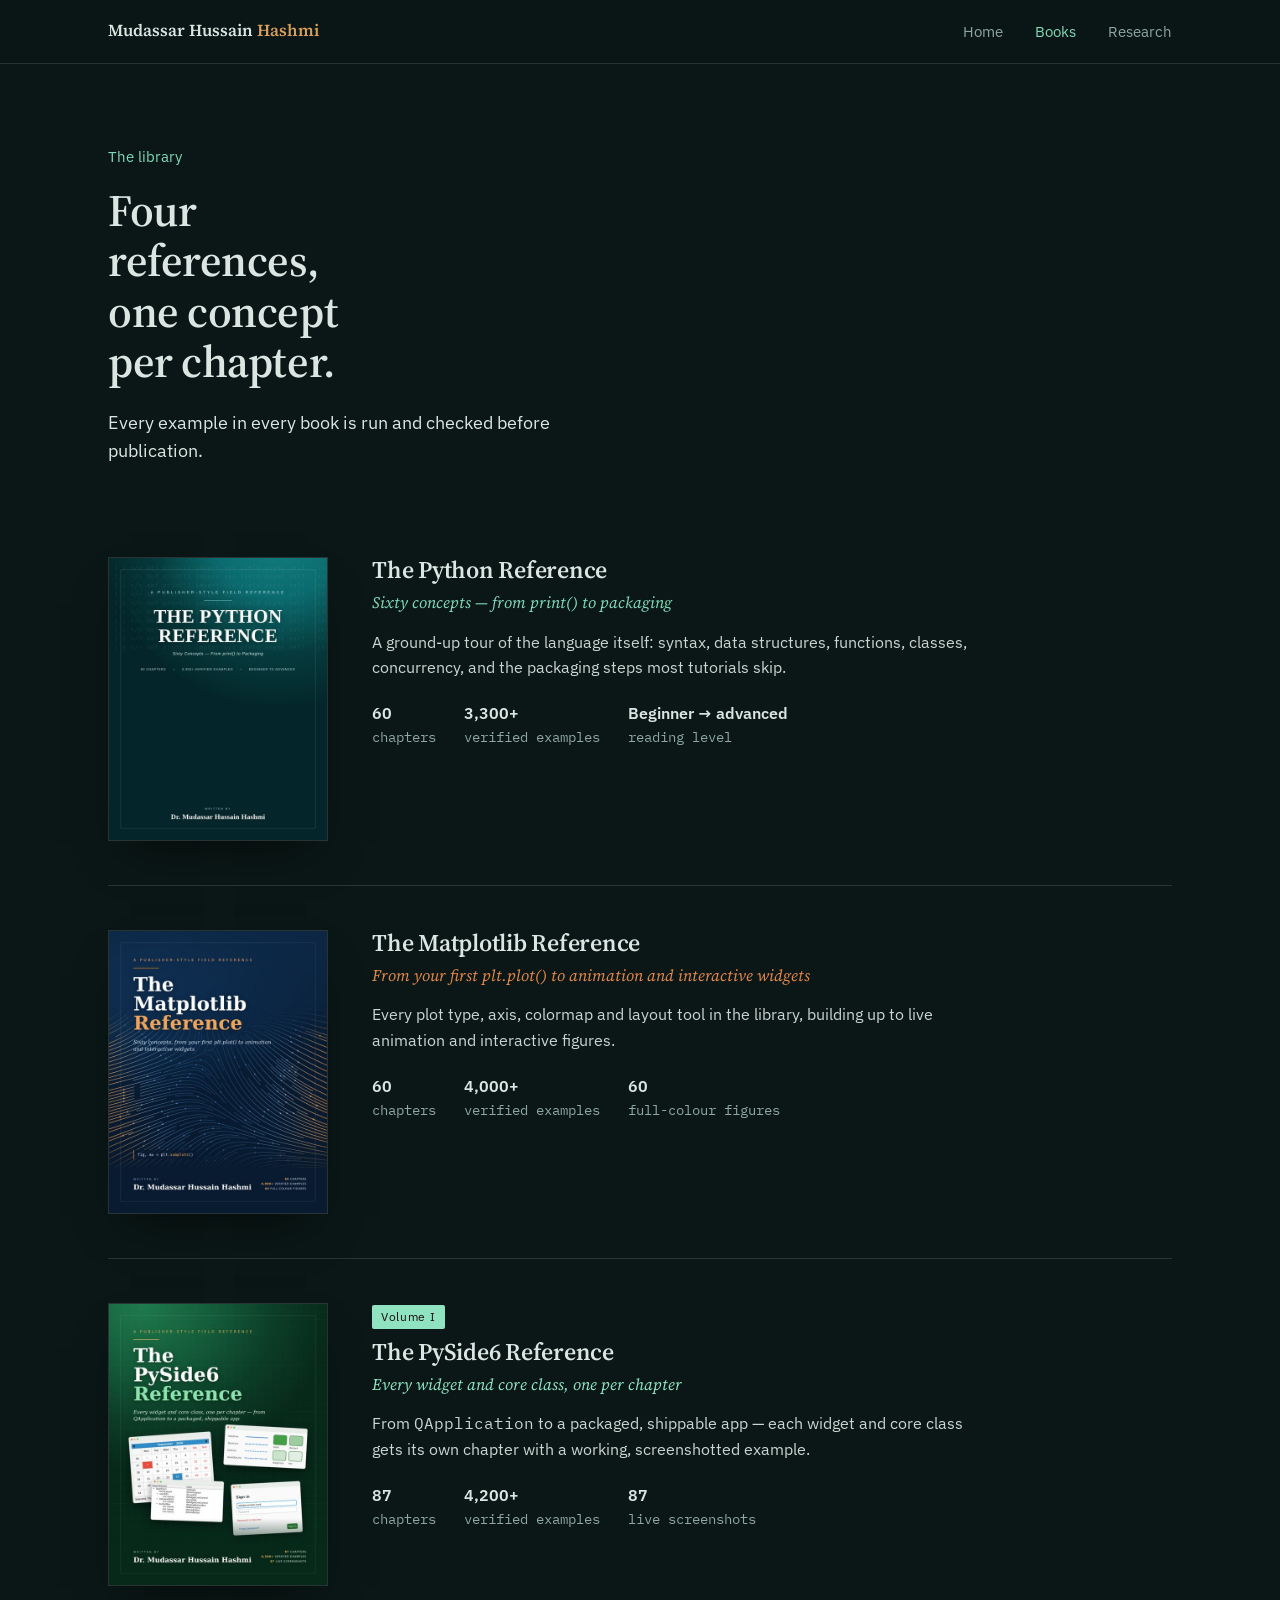
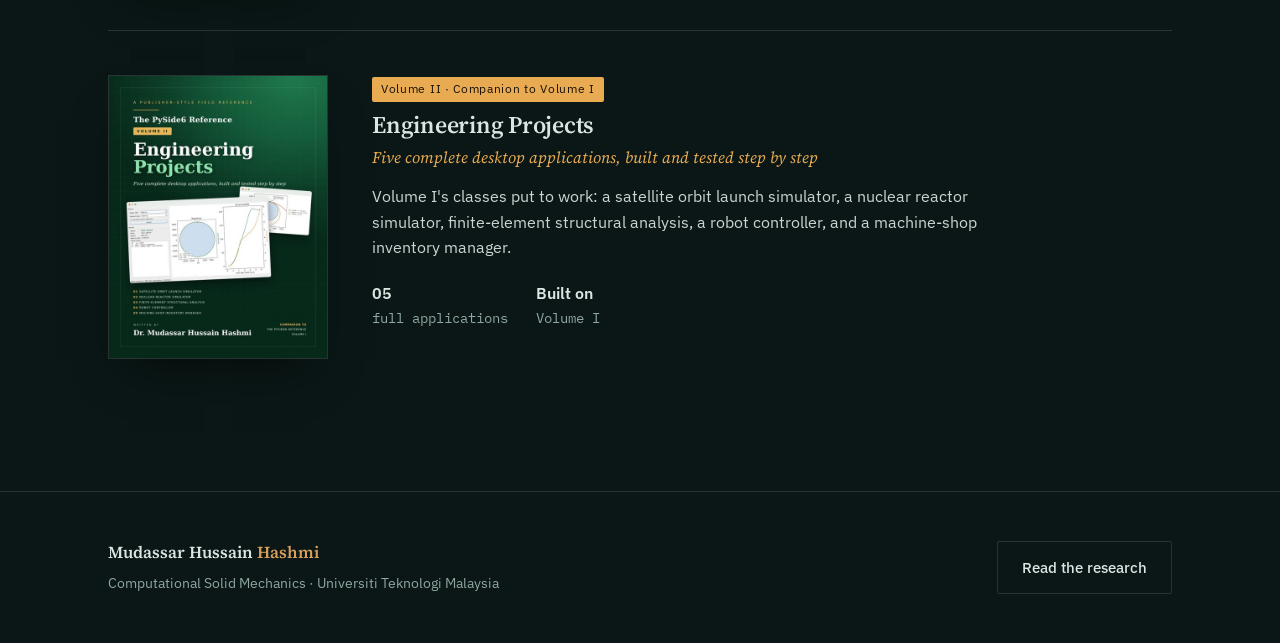
==== website-pages/books.html @ 783bffd3 "Add files via upload" ====
<!DOCTYPE html>
<html lang="en">
<head>
<meta charset="UTF-8">
<meta name="viewport" content="width=device-width, initial-scale=1">
<title>The Books — Mudassar Hussain Hashmi</title>
<meta name="description" content="Four publisher-style field references: The Python Reference, The Matplotlib Reference, and The PySide6 Reference (Volumes I & II).">
<link rel="stylesheet" href="assets/css/main.css">
</head>
<body>

<header>
  <div class="navrow">
    <div class="brand">Mudassar Hussain <span>Hashmi</span></div>
    <nav>
      <a href="index.html">Home</a>
      <a href="books.html" class="active">Books</a>
      <a href="research.html">Research</a>
    </nav>
  </div>
</header>

<section class="hero page-head" style="padding-bottom:24px;">
  <div class="wrap">
    <div class="eyebrow">The library</div>
    <h1>Four references, one concept per chapter.</h1>
    <p class="lede">Every example in every book is run and checked before publication.</p>
  </div>
</section>

<section style="padding-top:24px;">
  <div class="wrap">

    <div class="book" id="python" style="--accent:#7fd9b6">
      <img src="assets/img/book1.jpg" alt="The Python Reference cover">
      <div>
        <h3>The Python Reference</h3>
        <div class="tagline">Sixty concepts — from print() to packaging</div>
        <p class="desc">A ground-up tour of the language itself: syntax, data structures, functions, classes, concurrency, and the packaging steps most tutorials skip.</p>
        <div class="stats">
          <div class="stat"><b>60</b>chapters</div>
          <div class="stat"><b>3,300+</b>verified examples</div>
          <div class="stat"><b>Beginner → advanced</b>reading level</div>
        </div>
      </div>
    </div>

    <div class="book" id="matplotlib" style="--accent:#e2874a">
      <img src="assets/img/book2.jpg" alt="The Matplotlib Reference cover">
      <div>
        <h3>The Matplotlib Reference</h3>
        <div class="tagline">From your first plt.plot() to animation and interactive widgets</div>
        <p class="desc">Every plot type, axis, colormap and layout tool in the library, building up to live animation and interactive figures.</p>
        <div class="stats">
          <div class="stat"><b>60</b>chapters</div>
          <div class="stat"><b>4,000+</b>verified examples</div>
          <div class="stat"><b>60</b>full-colour figures</div>
        </div>
      </div>
    </div>

    <div class="book" id="pyside6-vol1" style="--accent:#8fe3c0">
      <img src="assets/img/book3.jpg" alt="The PySide6 Reference cover">
      <div>
        <span class="vol">Volume I</span>
        <h3>The PySide6 Reference</h3>
        <div class="tagline">Every widget and core class, one per chapter</div>
        <p class="desc">From <code>QApplication</code> to a packaged, shippable app — each widget and core class gets its own chapter with a working, screenshotted example.</p>
        <div class="stats">
          <div class="stat"><b>87</b>chapters</div>
          <div class="stat"><b>4,200+</b>verified examples</div>
          <div class="stat"><b>87</b>live screenshots</div>
        </div>
      </div>
    </div>

    <div class="book" id="pyside6-vol2" style="--accent:#e8ab52">
      <img src="assets/img/book4.jpg" alt="The PySide6 Reference Volume II cover">
      <div>
        <span class="vol">Volume II · Companion to Volume I</span>
        <h3>Engineering Projects</h3>
        <div class="tagline">Five complete desktop applications, built and tested step by step</div>
        <p class="desc">Volume I's classes put to work: a satellite orbit launch simulator, a nuclear reactor simulator, finite-element structural analysis, a robot controller, and a machine-shop inventory manager.</p>
        <div class="stats">
          <div class="stat"><b>05</b>full applications</div>
          <div class="stat"><b>Built on</b>Volume I</div>
        </div>
      </div>
    </div>

  </div>
</section>

<footer>
  <div class="wrap foot-row">
    <div>
      <div class="brand">Mudassar Hussain <span>Hashmi</span></div>
      <p style="margin-top:6px;">Computational Solid Mechanics · Universiti Teknologi Malaysia</p>
    </div>
    <div class="cta-row" style="margin-top:0;">
      <a class="btn btn-ghost" href="research.html">Read the research</a>
    </div>
  </div>
</footer>

</body>
</html>
---- website-pages/assets/css/main.css ----
@import url('https://fonts.googleapis.com/css2?family=Source+Serif+4:opsz,wght@8..60,400;8..60,600;8..60,700&family=IBM+Plex+Sans:wght@400;500;600&family=IBM+Plex+Mono:wght@400;500&display=swap');

:root{
  --ink:#0a1716; --ink2:#0c1e2b; --panel:#0f2420; --line:rgba(216,227,224,.14);
  --text:#dbe6e2; --muted:#8ea79f;
  --gold:#d9a05b; --mint:#7fd9b6;
  --font-serif:'Source Serif 4', Georgia, serif;
  --font-sans:'IBM Plex Sans', -apple-system, sans-serif;
  --font-mono:'IBM Plex Mono', monospace;
}
*{margin:0; box-sizing:border-box;}
html{scroll-behavior:smooth;}
body{background:var(--ink); color:var(--text); font-family:var(--font-sans); line-height:1.6; -webkit-font-smoothing:antialiased;}
img{max-width:100%; display:block;}
a{color:inherit;}
.wrap{max-width:1120px; margin:0 auto; padding:0 28px;}
section{padding:88px 0;}
h1,h2,h3{font-family:var(--font-serif); font-weight:600; line-height:1.12; letter-spacing:-.01em;}
code{font-family:var(--font-mono);}

/* nav */
header{position:sticky; top:0; z-index:20; background:rgba(10,23,22,.88); backdrop-filter:blur(10px); border-bottom:1px solid var(--line);}
.navrow{display:flex; align-items:center; justify-content:space-between; padding:18px 28px; max-width:1120px; margin:0 auto;}
.brand{font-family:var(--font-serif); font-size:1.05rem; font-weight:600;}
.brand span{color:var(--gold);}
nav a{font-size:.92rem; color:var(--muted); text-decoration:none; margin-left:28px;}
nav a:hover, nav a.active{color:var(--mint);}

/* hero */
.hero{padding:80px 0 56px;}
.hero-grid{display:grid; grid-template-columns:1.15fr 1fr; gap:64px; align-items:center;}
.eyebrow{font-size:.95rem; color:var(--mint); margin-bottom:18px;}
.hero h1{font-size:clamp(2.2rem,4.2vw,3.2rem); max-width:13ch;}
.page-head h1{font-size:clamp(2rem,4vw,2.8rem);}
.hero p.lede{margin-top:22px; font-size:1.1rem; max-width:46ch;}
.hero .credential{margin-top:16px; font-size:.95rem; color:var(--muted); max-width:46ch;}
.cta-row{display:flex; gap:14px; margin-top:32px; flex-wrap:wrap;}
.btn{display:inline-block; padding:13px 24px; border-radius:2px; font-size:.95rem; font-weight:500; text-decoration:none;}
.btn-primary{background:var(--gold); color:#1a1208;}
.btn-primary:hover{background:#e6ae6c;}
.btn-ghost{border:1px solid var(--line); color:var(--text);}
.btn-ghost:hover{border-color:var(--mint); color:var(--mint);}

.fan{position:relative; height:380px;}
.fan img{position:absolute; width:180px; border:1px solid rgba(255,255,255,.12); box-shadow:0 30px 60px -20px rgba(0,0,0,.65);}
.fan .f1{left:0; top:60px; transform:rotate(-9deg); z-index:1;}
.fan .f2{left:92px; top:8px; transform:rotate(-2deg); z-index:2;}
.fan .f3{left:184px; top:32px; transform:rotate(5deg); z-index:3;}
.fan .f4{left:270px; top:74px; transform:rotate(12deg); z-index:1;}

/* stat strip (infographic) */
.stat-strip{background:var(--ink2); border-top:1px solid var(--line); border-bottom:1px solid var(--line);}
.stat-strip .wrap{display:grid; grid-template-columns:repeat(4,1fr); gap:0;}
.stat-block{padding:40px 24px; text-align:center; border-left:1px solid var(--line);}
.stat-block:first-child{border-left:none;}
.stat-block b{display:block; font-family:var(--font-serif); font-size:2.4rem; color:var(--gold);}
.stat-block span{font-size:.85rem; color:var(--muted);}

/* section heads */
.sec-head{max-width:60ch; margin-bottom:48px;}
.sec-head h2{font-size:clamp(1.6rem,3vw,2.2rem);}
.sec-head p{color:var(--muted); margin-top:12px; font-size:1rem;}

/* book preview grid (home) */
.book-grid{display:grid; grid-template-columns:repeat(4,1fr); gap:24px;}
.book-card{border:1px solid var(--line); padding:0;}
.book-card img{width:100%;}
.book-card .bc-body{padding:18px;}
.book-card .vol{font-size:.68rem; color:var(--muted); font-family:var(--font-mono);}
.book-card h3{font-size:1.05rem; margin-top:4px;}
.book-card p{font-size:.85rem; color:var(--muted); margin-top:8px;}
.book-card a{text-decoration:none;}
.book-card{transition:border-color .15s ease;}
.book-card:hover{border-color:var(--mint);}

/* full book rows (books.html) */
.book{display:grid; grid-template-columns:220px 1fr; gap:44px; padding:44px 0; border-top:1px solid var(--line); align-items:start;}
.book:first-of-type{border-top:none;}
.book img{border:1px solid rgba(255,255,255,.12); box-shadow:0 24px 48px -22px rgba(0,0,0,.6);}
.book .vol{display:inline-block; font-size:.72rem; letter-spacing:.06em; color:#1a1208; background:var(--accent,var(--gold)); padding:3px 9px; border-radius:2px; margin-bottom:10px;}
.book h3{font-size:1.5rem;}
.book .tagline{color:var(--accent,var(--mint)); font-size:1rem; margin-top:6px; font-family:var(--font-serif); font-style:italic;}
.book p.desc{margin-top:14px; max-width:62ch; opacity:.92;}
.stats{display:flex; gap:28px; margin-top:20px; flex-wrap:wrap;}
.stat{font-family:var(--font-mono); font-size:.86rem; color:var(--muted);}
.stat b{color:var(--text); font-size:1rem; display:block; font-family:var(--font-sans); font-weight:600;}

/* research page */
.about-grid{display:grid; grid-template-columns:1.2fr .9fr; gap:64px;}
.about-grid p{margin-top:18px; max-width:58ch; opacity:.92;}
.about-grid p.pull{font-family:var(--font-mono); font-size:.95rem; color:var(--mint); margin-top:26px; letter-spacing:.02em;}
.panel{background:var(--panel); border:1px solid var(--line); padding:28px;}
.panel h4{font-size:.8rem; letter-spacing:.05em; color:var(--muted); font-weight:500; margin-bottom:16px; font-family:var(--font-mono);}
.metrics{display:grid; grid-template-columns:repeat(3,1fr); gap:10px; margin-bottom:26px;}
.metric b{display:block; font-family:var(--font-serif); font-size:1.9rem; color:var(--gold);}
.metric span{font-size:.78rem; color:var(--muted);}
.pub{padding:12px 0; border-top:1px solid var(--line); font-size:.88rem;}
.pub:first-of-type{border-top:none;}
.pub .m{color:var(--muted); font-size:.8rem; margin-top:4px; font-family:var(--font-mono);}

footer{border-top:1px solid var(--line); padding:48px 0;}
.foot-row{display:flex; justify-content:space-between; align-items:center; flex-wrap:wrap; gap:20px;}
footer p{color:var(--muted); font-size:.85rem;}

@media (max-width:860px){
  .hero-grid{grid-template-columns:1fr;}
  .fan{height:280px; margin-top:20px;}
  .fan img{width:140px;}
  .fan .f1{left:0; top:56px;} .fan .f2{left:66px; top:0;} .fan .f3{left:132px; top:38px;} .fan .f4{left:194px; top:76px;}
  .about-grid{grid-template-columns:1fr;}
  .book{grid-template-columns:1fr; gap:20px;}
  .book img{width:160px;}
  .book-grid{grid-template-columns:repeat(2,1fr);}
  .stat-strip .wrap{grid-template-columns:repeat(2,1fr);}
  .stat-block{border-left:none; border-top:1px solid var(--line);}
  .stat-block:nth-child(odd){border-left:none;}
  section{padding:56px 0;}
  nav a{margin-left:14px; font-size:.85rem;}
}
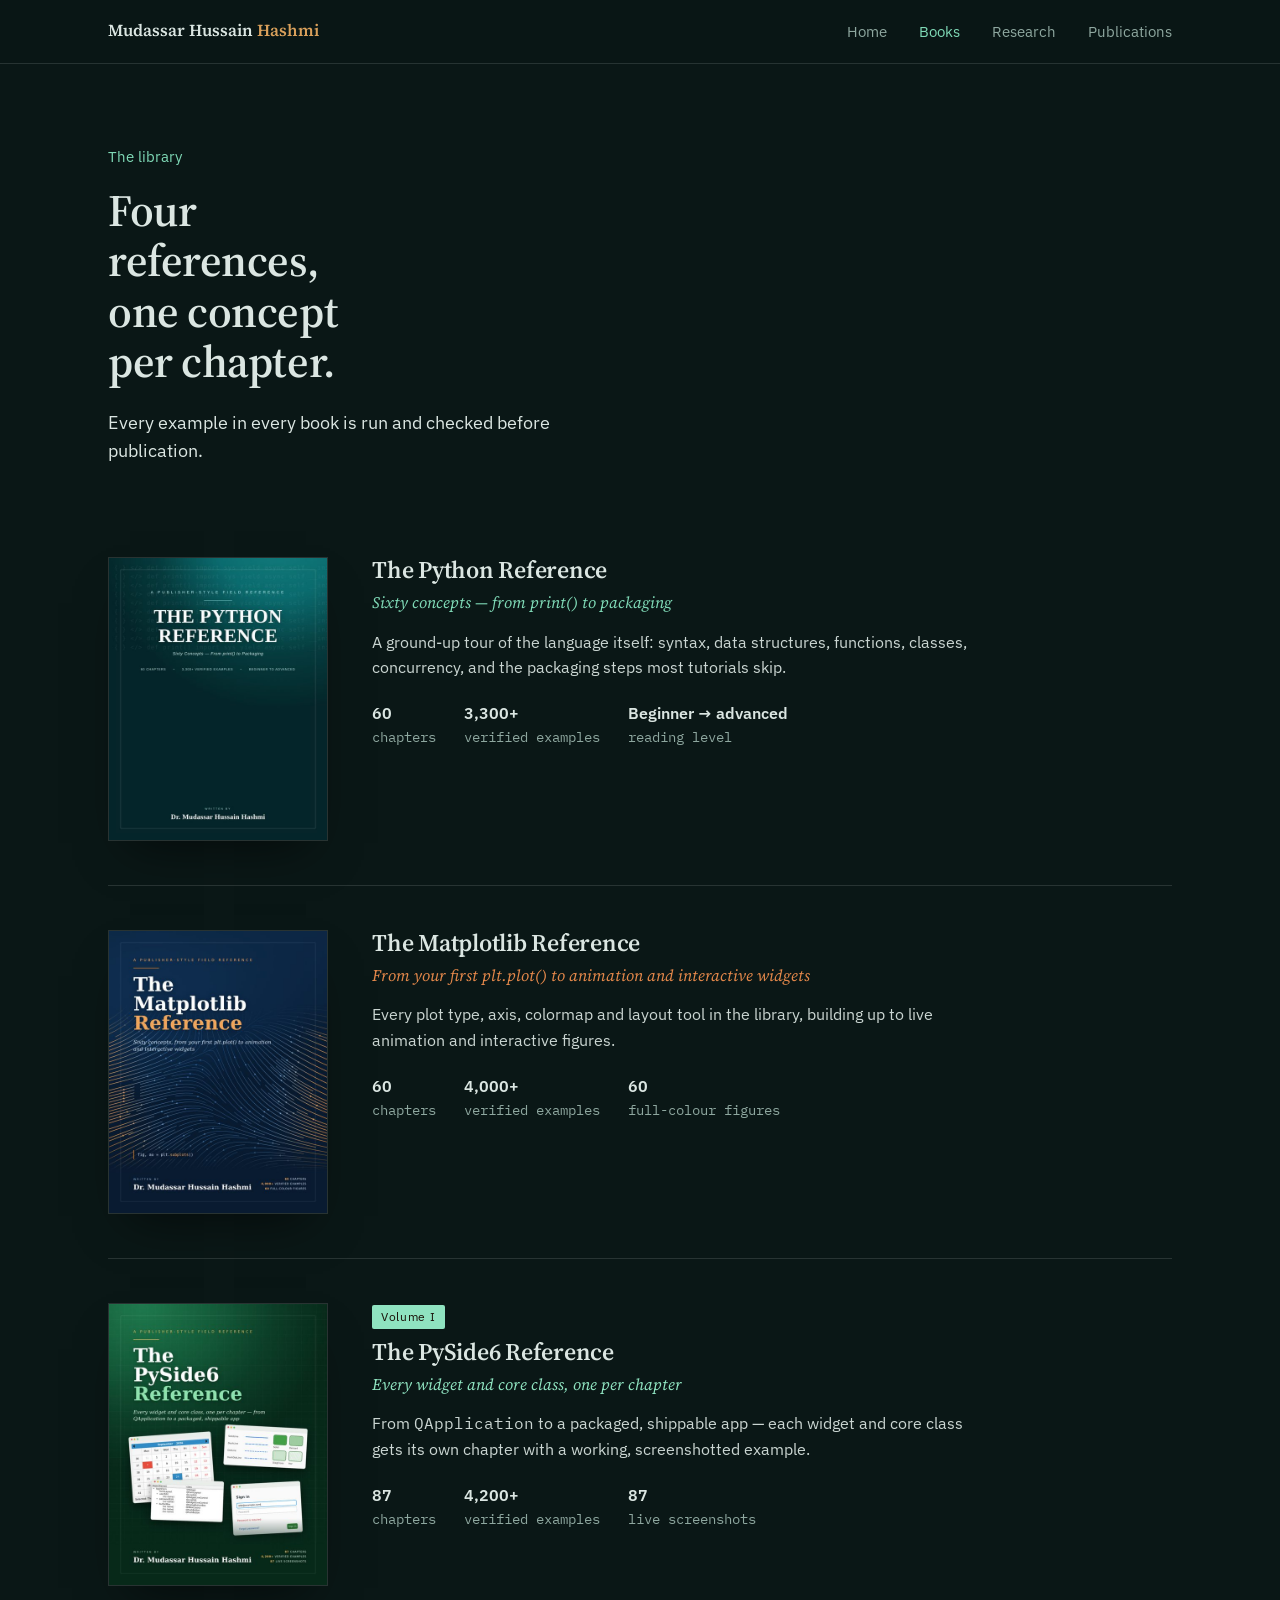
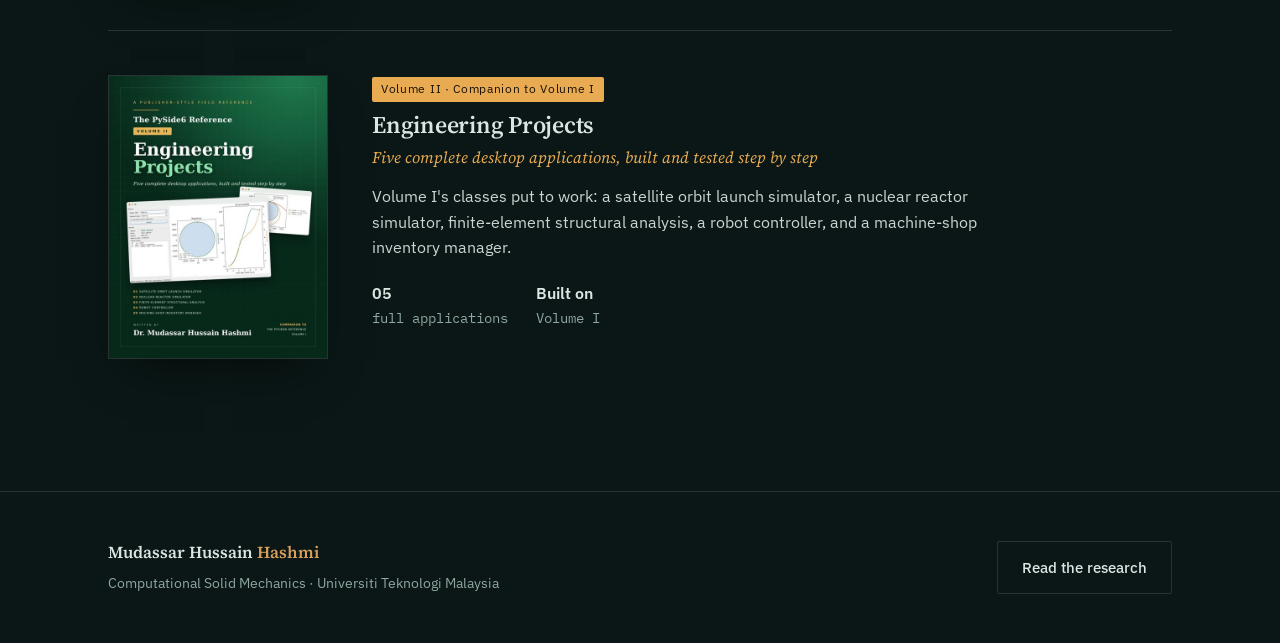
==== commit 7c944a31: "Add files via upload" ====
--- a/website-pages/books.html
+++ b/website-pages/books.html
@@ -16,6 +16,7 @@
       <a href="index.html">Home</a>
       <a href="books.html" class="active">Books</a>
       <a href="research.html">Research</a>
+      <a href="publications.html">Publications</a>
     </nav>
   </div>
 </header>
--- a/website-pages/assets/css/main.css
+++ b/website-pages/assets/css/main.css
@@ -98,6 +98,25 @@
 .pub:first-of-type{border-top:none;}
 .pub .m{color:var(--muted); font-size:.8rem; margin-top:4px; font-family:var(--font-mono);}
 
+/* publications page (ScienceDirect-style article preview) */
+.paper{padding:36px 0; border-top:1px solid var(--line);}
+.paper:first-of-type{border-top:none;}
+.paper .year-badge{display:inline-block; font-family:var(--font-mono); font-size:.72rem; color:var(--ink); background:var(--mint); padding:3px 9px; border-radius:2px; margin-bottom:14px;}
+.paper h3{font-size:1.25rem; line-height:1.3; max-width:52ch;}
+.paper h3 a{color:var(--text); text-decoration:none; border-bottom:1px solid var(--line);}
+.paper h3 a:hover{color:var(--mint); border-color:var(--mint);}
+.paper .authors{margin-top:8px; font-size:.9rem; color:var(--muted);}
+.paper .authors b{color:var(--text); font-weight:500;}
+.paper .cite{margin-top:4px; font-size:.86rem; color:var(--muted); font-style:italic;}
+.paper .abstract-label{margin-top:18px; font-size:.72rem; letter-spacing:.08em; text-transform:uppercase; color:var(--muted); font-family:var(--font-mono);}
+.paper .abstract{margin-top:8px; font-size:.94rem; max-width:70ch; opacity:.92;}
+.paper .keywords{margin-top:14px; display:flex; flex-wrap:wrap; gap:8px;}
+.paper .keywords span{font-size:.75rem; color:var(--muted); border:1px solid var(--line); padding:3px 10px; border-radius:20px;}
+.paper .paper-foot{margin-top:18px; display:flex; align-items:center; gap:18px; flex-wrap:wrap;}
+.paper .doi-link{font-family:var(--font-mono); font-size:.82rem; color:var(--gold); text-decoration:none; border-bottom:1px solid transparent;}
+.paper .doi-link:hover{border-color:var(--gold);}
+.paper .cited-by{font-family:var(--font-mono); font-size:.78rem; color:var(--muted);}
+
 footer{border-top:1px solid var(--line); padding:48px 0;}
 .foot-row{display:flex; justify-content:space-between; align-items:center; flex-wrap:wrap; gap:20px;}
 footer p{color:var(--muted); font-size:.85rem;}
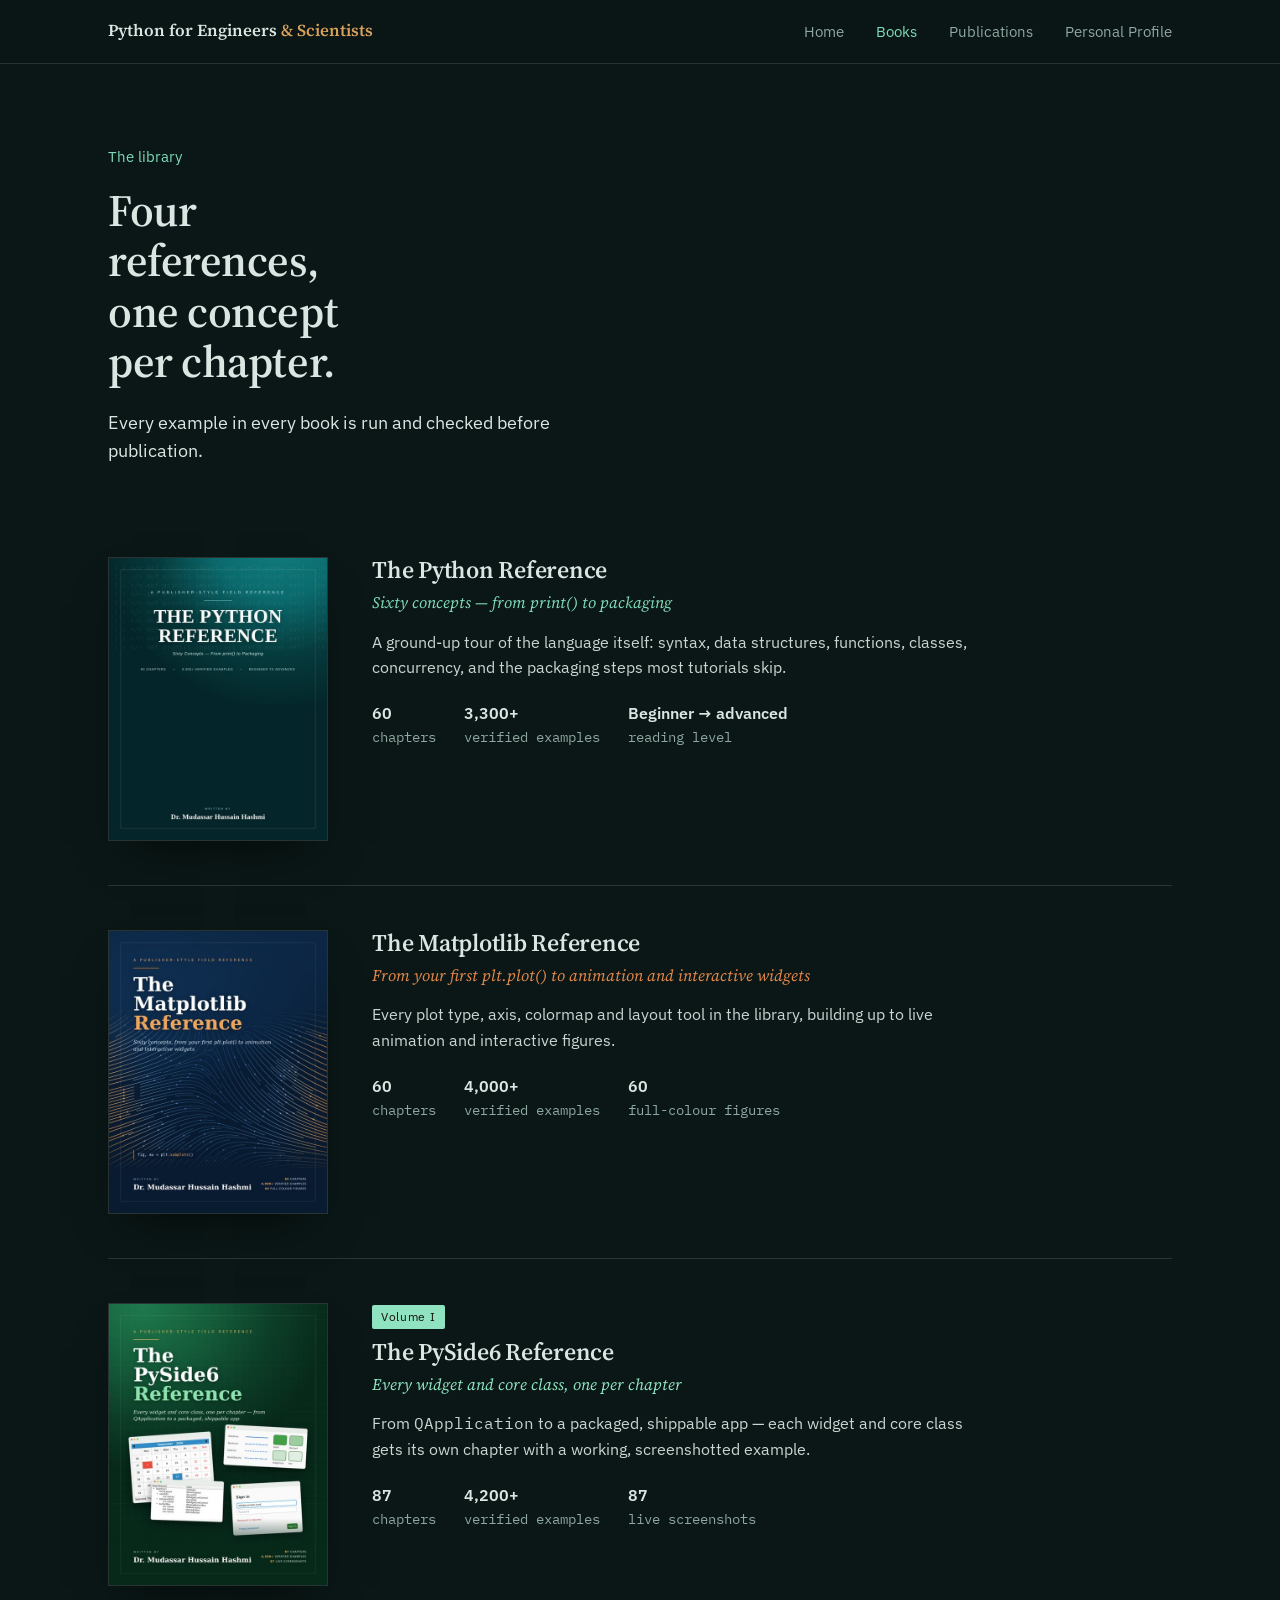
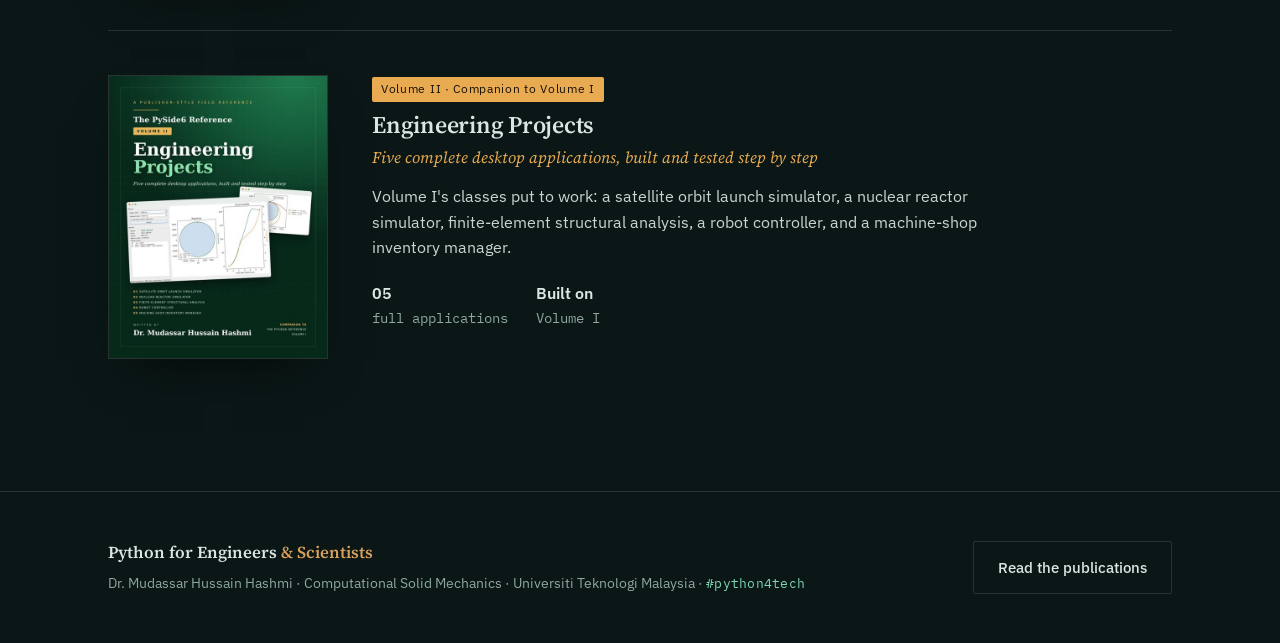
==== commit 846840b3: "Add files via upload" ====
--- a/website-pages/books.html
+++ b/website-pages/books.html
@@ -3,20 +3,20 @@
 <head>
 <meta charset="UTF-8">
 <meta name="viewport" content="width=device-width, initial-scale=1">
-<title>The Books — Mudassar Hussain Hashmi</title>
-<meta name="description" content="Four publisher-style field references: The Python Reference, The Matplotlib Reference, and The PySide6 Reference (Volumes I & II).">
+<title>Books — Python for Engineers and Scientists</title>
+<meta name="description" content="Four publisher-style field references: The Python Reference, The Matplotlib Reference, and The PySide6 Reference (Volumes I & II), by Dr. Mudassar Hussain Hashmi.">
 <link rel="stylesheet" href="assets/css/main.css">
 </head>
 <body>
 
 <header>
   <div class="navrow">
-    <div class="brand">Mudassar Hussain <span>Hashmi</span></div>
+    <div class="brand">Python for Engineers <span>&amp; Scientists</span></div>
     <nav>
       <a href="index.html">Home</a>
       <a href="books.html" class="active">Books</a>
-      <a href="research.html">Research</a>
       <a href="publications.html">Publications</a>
+      <a href="profile.html">Personal Profile</a>
     </nav>
   </div>
 </header>
@@ -95,11 +95,11 @@
 <footer>
   <div class="wrap foot-row">
     <div>
-      <div class="brand">Mudassar Hussain <span>Hashmi</span></div>
-      <p style="margin-top:6px;">Computational Solid Mechanics · Universiti Teknologi Malaysia</p>
+      <div class="brand">Python for Engineers <span>&amp; Scientists</span></div>
+      <p style="margin-top:6px;">Dr. Mudassar Hussain Hashmi · Computational Solid Mechanics · Universiti Teknologi Malaysia · <span class="hashtag">#python4tech</span></p>
     </div>
     <div class="cta-row" style="margin-top:0;">
-      <a class="btn btn-ghost" href="research.html">Read the research</a>
+      <a class="btn btn-ghost" href="publications.html">Read the publications</a>
     </div>
   </div>
 </footer>
--- a/website-pages/assets/css/main.css
+++ b/website-pages/assets/css/main.css
@@ -117,6 +117,37 @@
 .paper .doi-link:hover{border-color:var(--gold);}
 .paper .cited-by{font-family:var(--font-mono); font-size:.78rem; color:var(--muted);}
 
+/* hashtag / brand tag */
+.hashtag{font-family:var(--font-mono); font-size:.82rem; color:var(--mint); letter-spacing:.02em;}
+
+/* home gateway cards */
+.gateway-grid{display:grid; grid-template-columns:repeat(3,1fr); gap:24px;}
+.gate-card{position:relative; display:block; border:1px solid var(--line); background:var(--panel); padding:36px 28px; text-decoration:none; overflow:hidden; transition:border-color .15s ease, transform .15s ease;}
+.gate-card:hover{border-color:var(--accent,var(--mint)); transform:translateY(-4px);}
+.gate-card .gc-no{font-family:var(--font-mono); font-size:.78rem; color:var(--accent,var(--gold));}
+.gate-card h3{font-size:1.4rem; margin-top:14px; color:var(--text);}
+.gate-card p{margin-top:10px; font-size:.92rem; color:var(--muted); max-width:34ch;}
+.gate-card .gc-arrow{margin-top:22px; font-family:var(--font-mono); font-size:.85rem; color:var(--accent,var(--mint));}
+
+/* profile / CV page */
+.cv-section{margin-top:40px;}
+.cv-section h4{font-size:.8rem; letter-spacing:.05em; color:var(--gold); font-weight:500; font-family:var(--font-mono); text-transform:uppercase; margin-bottom:16px;}
+.cv-entry{padding:14px 0; border-top:1px solid var(--line);}
+.cv-entry:first-of-type{border-top:none;}
+.cv-entry .role{font-weight:600; color:var(--text); font-size:.98rem;}
+.cv-entry .org{color:var(--mint); font-size:.88rem; margin-top:2px;}
+.cv-entry .period{font-family:var(--font-mono); font-size:.78rem; color:var(--muted); margin-top:2px;}
+.cv-entry ul{margin-top:8px; padding-left:18px; font-size:.88rem; color:var(--text); opacity:.9;}
+.cv-entry ul li{margin-top:4px;}
+.chip-row{display:flex; flex-wrap:wrap; gap:8px; margin-top:6px;}
+.chip-row span{font-size:.78rem; color:var(--muted); border:1px solid var(--line); padding:3px 10px; border-radius:20px;}
+.contact-row{display:flex; flex-wrap:wrap; gap:22px; margin-top:16px; font-size:.88rem; color:var(--muted); font-family:var(--font-mono);}
+.contact-row a{color:var(--mint); text-decoration:none;}
+
+@media (max-width:860px){
+  .gateway-grid{grid-template-columns:1fr;}
+}
+
 footer{border-top:1px solid var(--line); padding:48px 0;}
 .foot-row{display:flex; justify-content:space-between; align-items:center; flex-wrap:wrap; gap:20px;}
 footer p{color:var(--muted); font-size:.85rem;}
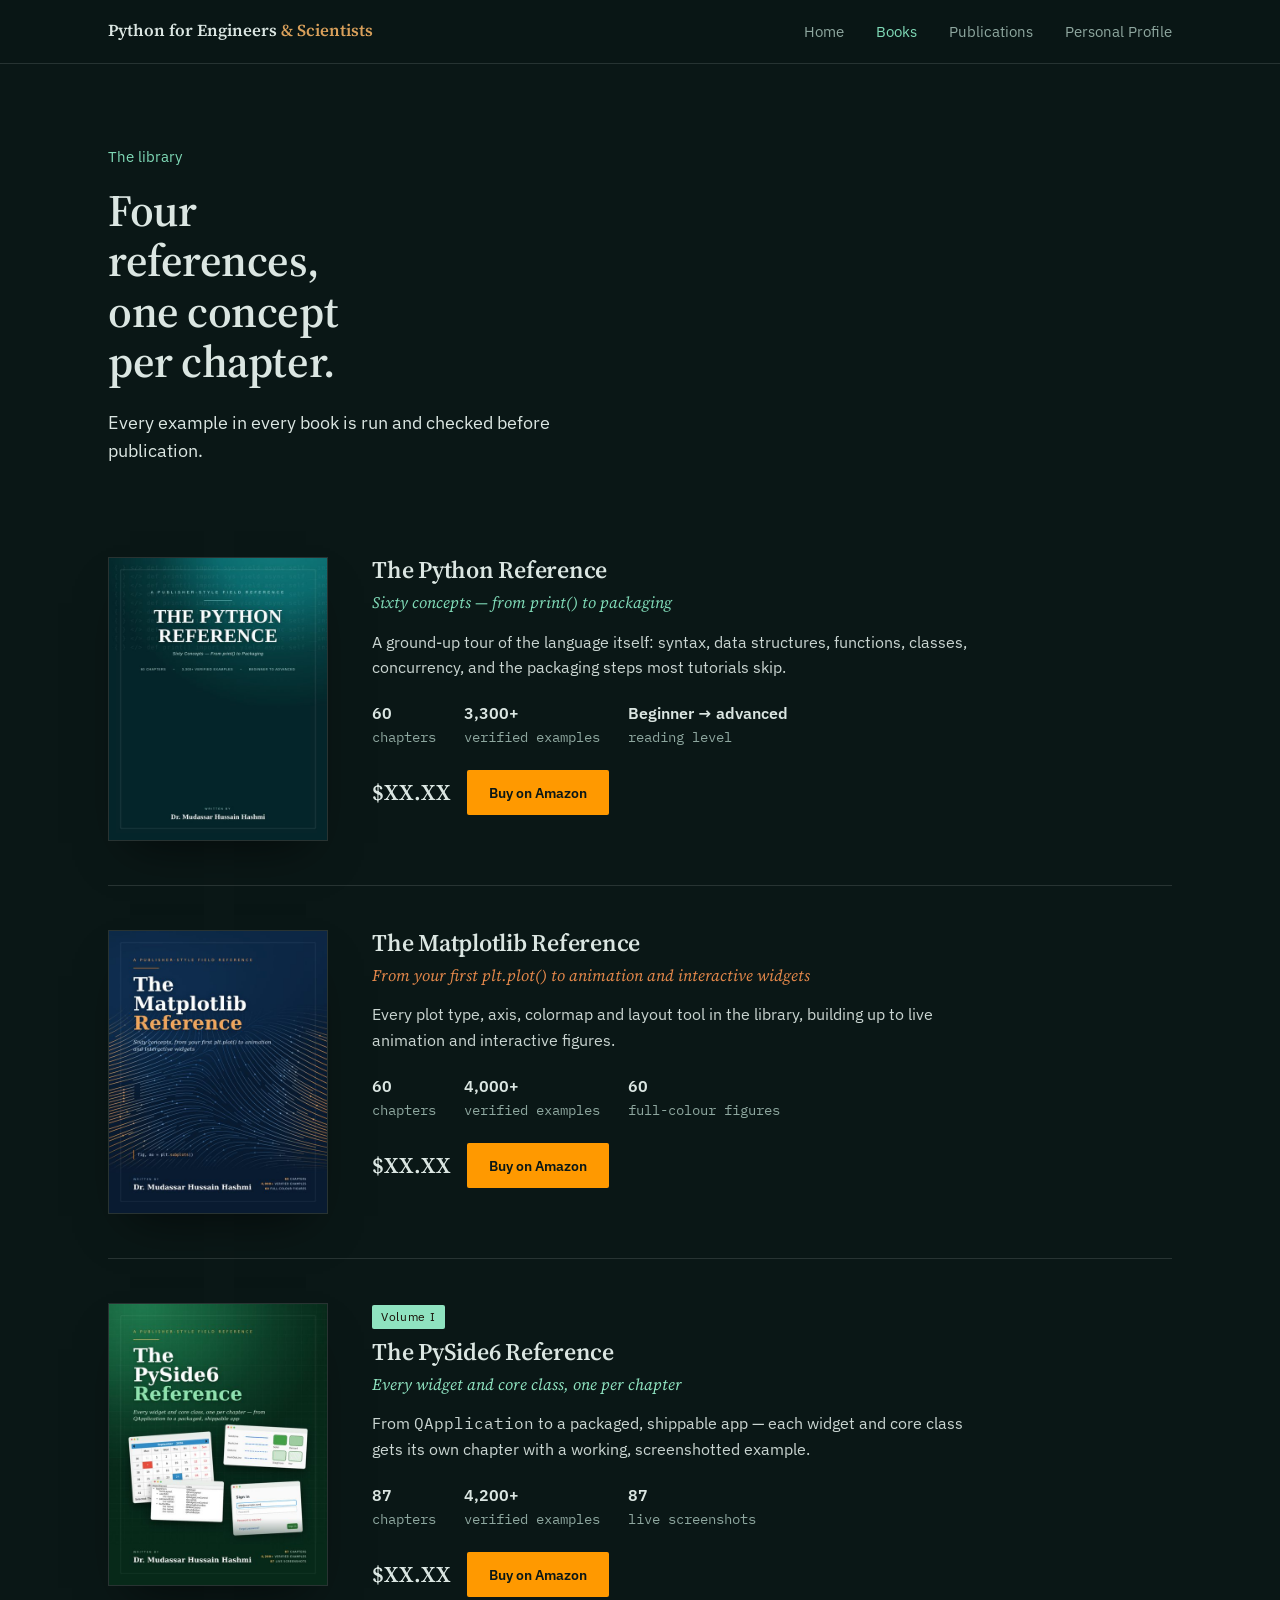
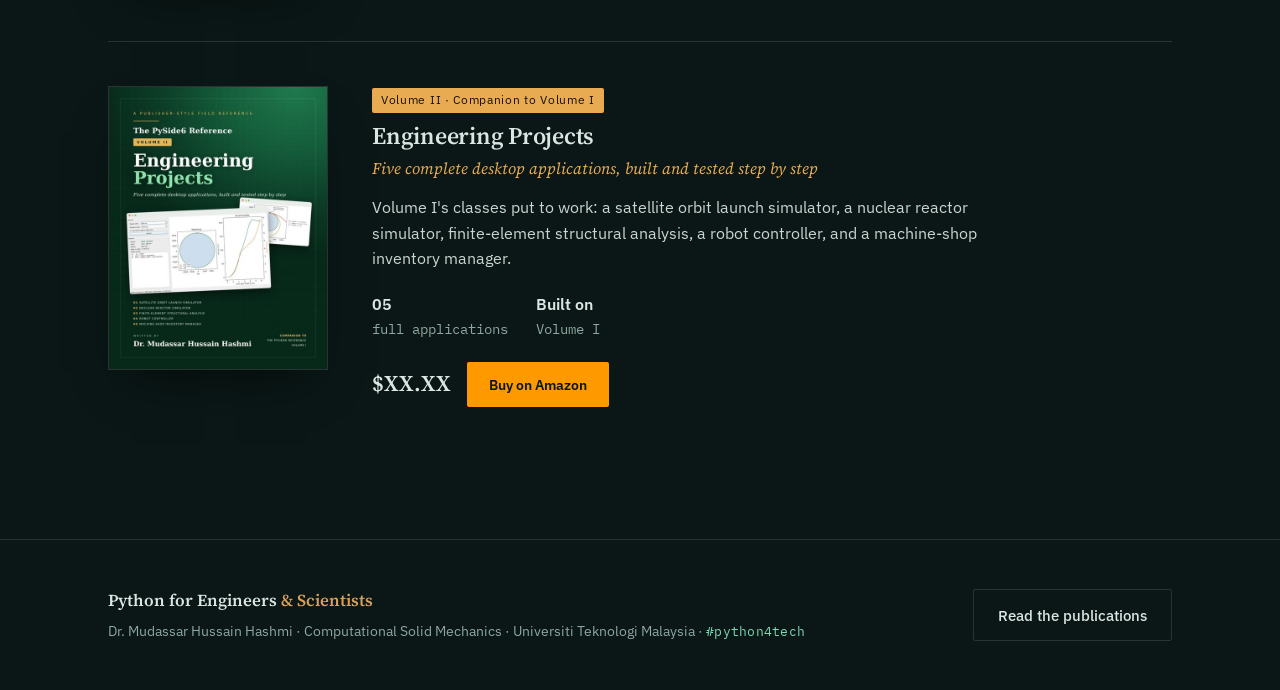
==== commit ed8c42b0: "Add files via upload" ====
--- a/website-pages/books.html
+++ b/website-pages/books.html
@@ -43,6 +43,10 @@
           <div class="stat"><b>3,300+</b>verified examples</div>
           <div class="stat"><b>Beginner → advanced</b>reading level</div>
         </div>
+        <div class="price-row">
+          <div class="price">$XX.XX</div>
+          <a class="btn-buy" href="AMAZON_LINK_HERE" target="_blank" rel="noopener sponsored">Buy on Amazon</a>
+        </div>
       </div>
     </div>
 
@@ -56,6 +60,10 @@
           <div class="stat"><b>60</b>chapters</div>
           <div class="stat"><b>4,000+</b>verified examples</div>
           <div class="stat"><b>60</b>full-colour figures</div>
+        </div>
+        <div class="price-row">
+          <div class="price">$XX.XX</div>
+          <a class="btn-buy" href="AMAZON_LINK_HERE" target="_blank" rel="noopener sponsored">Buy on Amazon</a>
         </div>
       </div>
     </div>
@@ -72,6 +80,10 @@
           <div class="stat"><b>4,200+</b>verified examples</div>
           <div class="stat"><b>87</b>live screenshots</div>
         </div>
+        <div class="price-row">
+          <div class="price">$XX.XX</div>
+          <a class="btn-buy" href="AMAZON_LINK_HERE" target="_blank" rel="noopener sponsored">Buy on Amazon</a>
+        </div>
       </div>
     </div>
 
@@ -85,6 +97,10 @@
         <div class="stats">
           <div class="stat"><b>05</b>full applications</div>
           <div class="stat"><b>Built on</b>Volume I</div>
+        </div>
+        <div class="price-row">
+          <div class="price">$XX.XX</div>
+          <a class="btn-buy" href="AMAZON_LINK_HERE" target="_blank" rel="noopener sponsored">Buy on Amazon</a>
         </div>
       </div>
     </div>
--- a/website-pages/assets/css/main.css
+++ b/website-pages/assets/css/main.css
@@ -148,6 +148,13 @@
   .gateway-grid{grid-template-columns:1fr;}
 }
 
+/* price + buy */
+.price-row{display:flex; align-items:center; gap:16px; margin-top:22px; flex-wrap:wrap;}
+.price{font-family:var(--font-serif); font-size:1.4rem; color:var(--text); font-weight:600;}
+.price .was{font-family:var(--font-mono); font-size:.85rem; color:var(--muted); text-decoration:line-through; margin-right:8px; font-weight:400;}
+.btn-buy{display:inline-flex; align-items:center; gap:8px; padding:11px 22px; border-radius:2px; font-size:.9rem; font-weight:600; text-decoration:none; background:#FF9900; color:#0a1716;}
+.btn-buy:hover{background:#ffab2e;}
+
 footer{border-top:1px solid var(--line); padding:48px 0;}
 .foot-row{display:flex; justify-content:space-between; align-items:center; flex-wrap:wrap; gap:20px;}
 footer p{color:var(--muted); font-size:.85rem;}
